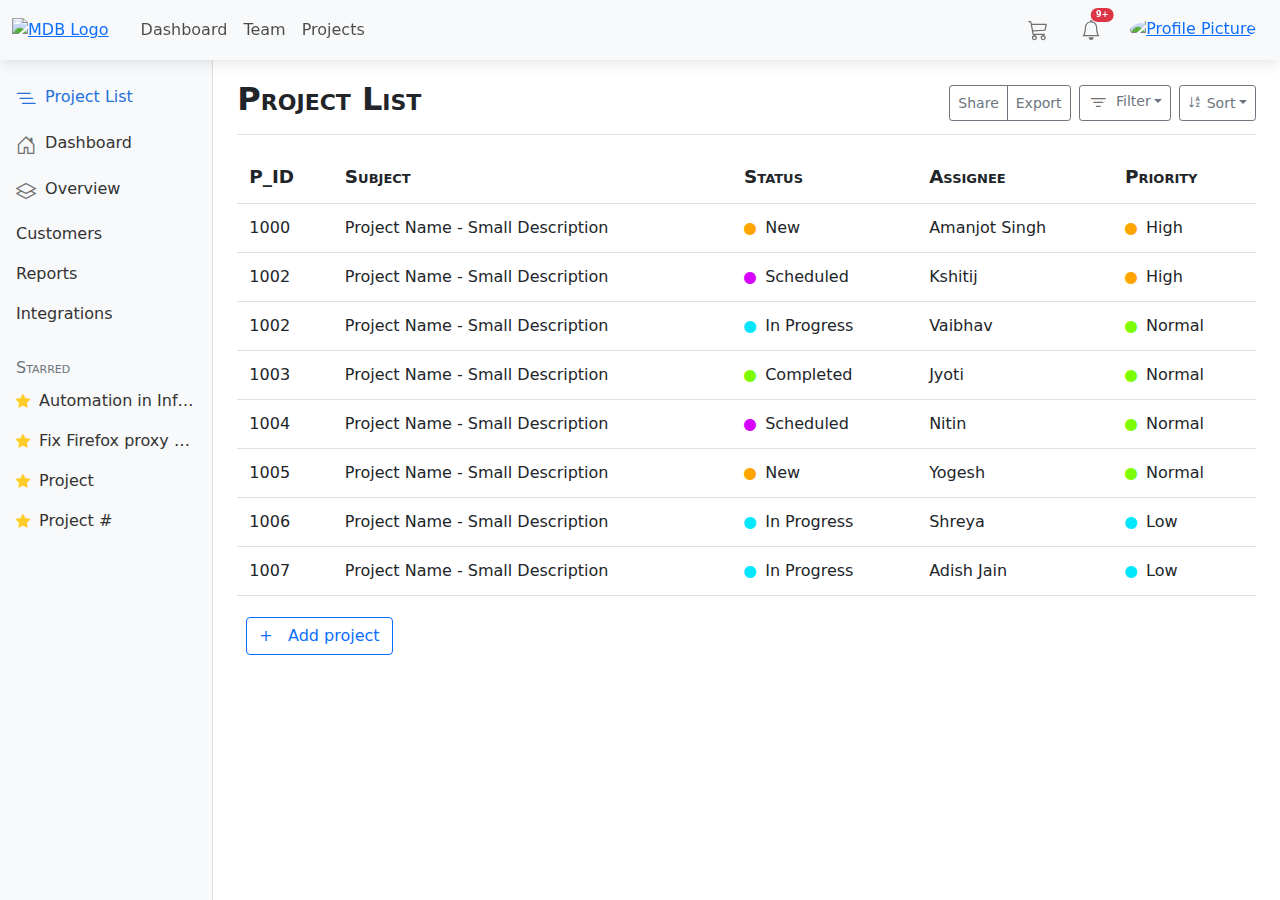
==== index.html @ b3ef102f "Fix top-navbar" ====
<!DOCTYPE html>
<html lang="en">

<head>
  <meta charset="UTF-8">
  <meta http-equiv="X-UA-Compatible" content="IE=edge">
  <meta name="viewport" content="width=device-width, initial-scale=1.0">

  <link rel="stylesheet" href="https://cdn.jsdelivr.net/npm/bootstrap-icons@1.10.5/font/bootstrap-icons.css">
  <link rel="stylesheet" href="./css/bootstrap.min.css"> <!-- Bootstrap core CSS -->
  <link rel="stylesheet" href="./css/projlist.css"> <!-- Custom styles for this template -->
  <link rel="stylesheet" href="./css/bootstrap-icons.css"> <!-- Custom styles for this template -->

  <title>New Project List</title>
</head>

<body>
  <header class="container-fluid">
    <nav class="navbar py-2 navbar-light bg-light fixed-top shadow">
      <div class="container-fluid">
        <div class="navbar" id="navbarSupportedContent">
          <a class="me-4" href="#">
            <img class="logo" src="https://mdbcdn.b-cdn.net/img/logo/mdb-transaprent-noshadows.webp" alt="MDB Logo">
          </a>
          <ul class="navbar me-auto mb-lg-0">
            <li class="nav-item">
              <a class="nav-link" href="#">Dashboard</a>
            </li>
            <li class="nav-item">
              <a class="nav-link" href="#">Team</a>
            </li>
            <li class="nav-item">
              <a class="nav-link" href="#">Projects</a>
            </li>
          </ul>
        </div>

        <div class="d-flex align-items-center">
          <a class="text-reset me-3" href="#">
            <i class="bi bi-cart3"></i>
          </a>

          <div class="dropdown">  <!--Notification Bell-->
            <a class="text-reset me-3 btn" href="#" id="navbarDropdownMenuLink" role="button" data-bs-toggle="dropdown" aria-expanded="false">
              <i class="bi bi-bell me-0"></i>
              <span class="position-absolute top-0 translate-middle-x badge rounded-pill bg-danger">
                9+ <span class="visually-hidden">unread messages</span>
            </a>
            <ul class="dropdown-menu dropdown-menu-end" aria-labelledby="navbarDropdownMenuLink">
              <li><a class="dropdown-item" href="#">Some news</a></li>
              <li><a class="dropdown-item" href="#">Another news</a></li>
              <li><a class="dropdown-item" href="#">Something else here</a></li>
            </ul>
          </div>

          <div class="dropdown">  <!-- Avatar -->
            <a class="d-flex align-items-center" href="#" id="navbarDropdownMenuAvatar"
              role="button" data-bs-toggle="dropdown" aria-expanded="false">
              <img src="https://media.licdn.com/dms/image/C4D03AQFWCZFa_9oFcw/profile-displayphoto-shrink_800_800/0/1667961995806?e=2147483647&v=beta&t=pPdwZc1xQ1ITqSABPvOAJ5_ah7ZOg8l70IRODjE7qmY" class="rounded-circle" height="26" alt="Profile Picture" loading="lazy"/>
            </a>
            <ul class="dropdown-menu dropdown-menu-end" aria-labelledby="navbarDropdownMenuAvatar">
              <li>
                <a class="dropdown-item" href="#">My profile</a>
              </li>
              <li>
                <a class="dropdown-item" href="#">Settings</a>
              </li>
              <li>
                <a class="dropdown-item" href="#">Logout</a>
              </li>
            </ul>
          </div>
        </div>
      </div>
    </nav>
  </header>

  <aside>
    <nav id="sidebarMenu" class="col-md-3 col-lg-2 d-md-block bg-light sidebar collapse overflow-scroll">
      <div class="position-sticky pt-3">
        <ul class="nav flex-column">
          <li class="nav-item">
            <a class="nav-link active" aria-current="page" href="#">
              <i class="bi bi-list-nested"></i>
              Project List
            </a>
          </li>
          <li class="nav-item">
            <a class="nav-link" href="#">
              <i class="bi bi-house-door"></i>
              Dashboard
            </a>
          </li>
          <li class="nav-item">
            <a class="nav-link" href="#">
              <i class="bi bi-layers"></i>
              Overview
            </a>
          </li>
          <li class="nav-item">
            <a class="nav-link" href="#">
              <span data-feather="users"></span>
              Customers
            </a>
          </li>
          <li class="nav-item">
            <a class="nav-link" href="#">
              <span data-feather="bar-chart-2"></span>
              Reports
            </a>
          </li>
          <li class="nav-item">
            <a class="nav-link" href="#">
              <span data-feather="layers"></span>
              Integrations
            </a>
          </li>
        </ul>
    
        <h6 class="sidebar-heading d-flex justify-content-between align-items-center px-3 mt-4 mb-1 text-muted">
          <span>Starred</span>
          <a class="link-secondary" href="#" aria-label="Add a new report">
            <span data-feather="plus-circle"></span>
          </a>
        </h6>

        <ul class="nav flex-column mb-2">
          <li class="nav-item">
            <a class="nav-link" href="#">
              <i class="bi bi-star-fill"></i>
              Automation in InfoSec
            </a>
          </li>
          <li class="nav-item">
            <a class="nav-link" href="#">
              <i class="bi bi-star-fill"></i>
              Fix Firefox proxy bypass
            </a>
          </li>
          <li class="nav-item">
            <a class="nav-link" href="#">
              <i class="bi bi-star-fill"></i>
              Project 
            </a>
          </li>
          <li class="nav-item">
            <a class="nav-link" href="#">
              <i class="bi bi-star-fill"></i>
              Project #
            </a>
          </li>
        </ul>
      </div>
    </nav>
  </aside>

  <div class="container-fluid">
    <div class="row">
      <main class="col-md-9 ms-sm-auto col-lg-10 px-md-4">
        <div class="d-flex justify-content-between flex-wrap flex-md-nowrap align-items-center pb-2 mb-3 border-bottom">
          <h1 class="h2">Project List</h1>
          <div class="btn-toolbar mb-2 mb-md-0">
            <div class="btn-group me-2">
              <button type="button" class="btn btn-sm btn-outline-secondary">Share</button>
              <button type="button" class="btn btn-sm btn-outline-secondary">Export</button>
            </div>
            <button type="button" id="filter-btn" class="btn btn-sm btn-outline-secondary dropdown-toggle me-2">
              <i class="bi bi-filter"></i> Filter</button>
            <button type="button" class="btn btn-sm btn-outline-secondary dropdown-toggle">
              <i class="bi-sort-alpha-down"></i> Sort</button>
          </div>
        </div>

        <div class="table-responsive">
          <table class="table table-l table-hover">
            <thead>
              <tr>
                <th scope="col">P_ID</th>
                <th scope="col">Subject</th>
                <th scope="col">Status</th>
                <th scope="col">Assignee</th>
                <th scope="col">Priority</th>
              </tr>
            </thead>
            <tbody>
              <tr>
                <td>1000</td>
                <td>Project Name - Small Description</td>
                <td><i class="bi bi-circle-fill new"></i> New</td>
                <td>Amanjot Singh</td>
                <td><i class="bi bi-circle-fill p-high"></i> High</td>
              </tr>
              <tr>
                <td>1002</td>
                <td>Project Name - Small Description</td>
                <td><i class="bi bi-circle-fill scheduled"></i> Scheduled</td>
                <td>Kshitij</td>
                <td><i class="bi bi-circle-fill p-high"></i> High</td>
              </tr>
              <tr>
                <td>1002</td>
                <td>Project Name - Small Description</td>
                <td><i class="bi bi-circle-fill in-progress"></i> In Progress</td>
                <td>Vaibhav</td>
                <td><i class="bi bi-circle-fill p-normal"></i> Normal</td>
              </tr>
              <tr>
                <td>1003</td>
                <td>Project Name - Small Description</td>
                <td><i class="bi bi-circle-fill completed"></i> Completed</td>
                <td>Jyoti</td>
                <td><i class="bi bi-circle-fill p-normal"></i> Normal</td>
              </tr>
              <tr>
                <td>1004</td>
                <td>Project Name - Small Description</td>
                <td><i class="bi bi-circle-fill scheduled"></i> Scheduled</td>
                <td>Nitin</td>
                <td><i class="bi bi-circle-fill p-normal"></i> Normal</td>
              </tr>
              <tr>
                <td>1005</td>
                <td>Project Name - Small Description</td>
                <td><i class="bi bi-circle-fill new"></i> New</td>
                <td>Yogesh</td>
                <td><i class="bi bi-circle-fill p-normal"></i> Normal</td>
              </tr>
              <tr>
                <td>1006</td>
                <td>Project Name - Small Description</td>
                <td><i class="bi bi-circle-fill in-progress"></i> In Progress</td>
                <td>Shreya</td>
                <td><i class="bi bi-circle-fill p-low"></i> Low</td>
              </tr>
              <tr>
                <td>1007</td>
                <td>Project Name - Small Description</td>
                <td><i class="bi bi-circle-fill in-progress"></i> In Progress</td>
                <td>Adish Jain</td>
                <td><i class="bi bi-circle-fill p-low"></i> Low</td>
              </tr>
            </tbody>
          </table>
        </div>

        <div class="btn btn-sm">
          <button type="button" class="btn btn-outline-primary">+ &nbsp Add project</button>
        </div>
      </main>
    </div>
  </div>

  <script src="./js/bootstrap.bundle.min.js"></script>
  <script src="https://cdn.jsdelivr.net/npm/feather-icons@4.28.0/dist/feather.min.js"
    integrity="sha384-uO3SXW5IuS1ZpFPKugNNWqTZRRglnUJK6UAZ/gxOX80nxEkN9NcGZTftn6RzhGWE"
    crossorigin="anonymous"></script>
  <script src="https://cdn.jsdelivr.net/npm/chart.js@2.9.4/dist/Chart.min.js"
    integrity="sha384-zNy6FEbO50N+Cg5wap8IKA4M/ZnLJgzc6w2NqACZaK0u0FXfOWRRJOnQtpZun8ha"
    crossorigin="anonymous"></script>
  <script src="./js/dashboard.js"></script>

</body>

</html>
---- css/projlist.css ----
body {
  font-size: 1rem;
}

.feather {
  width: 16px;
  height: 16px;
  vertical-align: text-bottom;
}

/*
 * Sidebar
 */

.sidebar {
  position: fixed;
  top: 0;
  /* rtl:raw:
  right: 0;
  */
  bottom: 0;
  /* rtl:remove */
  left: 0;
  padding: 60px 0 0; /* Height of navbar */
  box-shadow: inset -1px 0 0 rgba(0, 0, 0, .1);
}

@media (max-width: 767.98px) {
  .sidebar {
    top: 5rem;
  }
}

.sidebar-sticky {
  position: relative;
  top: 0;
  height: calc(100vh - 48px);
  padding-top: .5rem;
  overflow-x: hidden;
  overflow-y: auto; /* Scrollable contents if viewport is shorter than content. */
}

.sidebar .nav-link {
  font-weight: 500;
  color: #333;
}

.sidebar .nav-link .feather {
  margin-right: 4px;
  color: #727272;
}

.sidebar .nav-link.active {
  color: #2470dc;
}

.sidebar .nav-link:hover .bi,
.sidebar .nav-link.active .bi {
  color: inherit;
}

.sidebar-heading {
  font-size: 1rem;
  font-variant: small-caps;
}

/*
 * Navbar
 */

.navbar-brand {
  padding-top: .75rem;
  padding-bottom: .75rem;
  font-size: 1rem;
  background-color: rgba(0, 0, 0, .25);
  box-shadow: inset -1px 0 0 rgba(0, 0, 0, .25);
}

.navbar .navbar-toggler {
  top: .25rem;
  right: 1rem;
}

.navbar .form-control {
  padding: .75rem 1rem;
  border-width: 0;
  border-radius: 0;
}

.form-control-dark {
  color: #fff;
  background-color: rgba(255, 255, 255, .1);
  border-color: rgba(255, 255, 255, .1);
}

.form-control-dark:focus {
  border-color: transparent;
  box-shadow: 0 0 0 3px rgba(255, 255, 255, .25);
}

/* XXXXXXXXXXXXXXXXXXXXXXXXXXXXXXXXXXXXXXXXXXXXXXXXXXXXXXXXXXXXXXXXXXXXXXXXXXXXXXXXXXXXXXXXXXXXXXXXXXXXXXXXXXXXXXXXXX
XXXXXXXXXXXXXXXXXXXXXXXXXXXXXXXXXXXXXXXXXXXXXXXXXXXXXXXXXXXXXXXXXXXXXXXXXXXXXXXXXXXXXXXXXXXXXXXXXXXXXXXXXXXXXXXXXX
XXXXXXXXXXXXXXXXXXXXXXXXXXXXXXXXXXXXXXXXXXXXXXXXXXXXXXXXXXXXXXXXXXXXXXXXXXXXXXXXXXXXXXXXXXXXXXXXXXXXXXXXXXXXXXXXXX
XXXXXXXXXXXXXXXXXXXXXXXXXXXXXXXXXXXXXXXXXXXXXXXXXXXXXXXXXXXXXXXXXXXXXXXXXXXXXXXXXXXXXXXXXXXXXXXXXXXXXXXXXXXXXXXXXX
XXXXXXXXXXXXXXXXXXXXXXXXXXXXXXXXXXXXXXXXXXXXXXXXXXXXXXXXXXXXXXXXXXXXXXXXXXXXXXXXXXXXXXXXXXXXXXXXXXXXXXXXXXXXXXXXXX */

#sidebarMenu .nav-item .nav-link {
  text-overflow: ellipsis;
  white-space: nowrap;
  overflow: hidden;
  width: 213px;
}
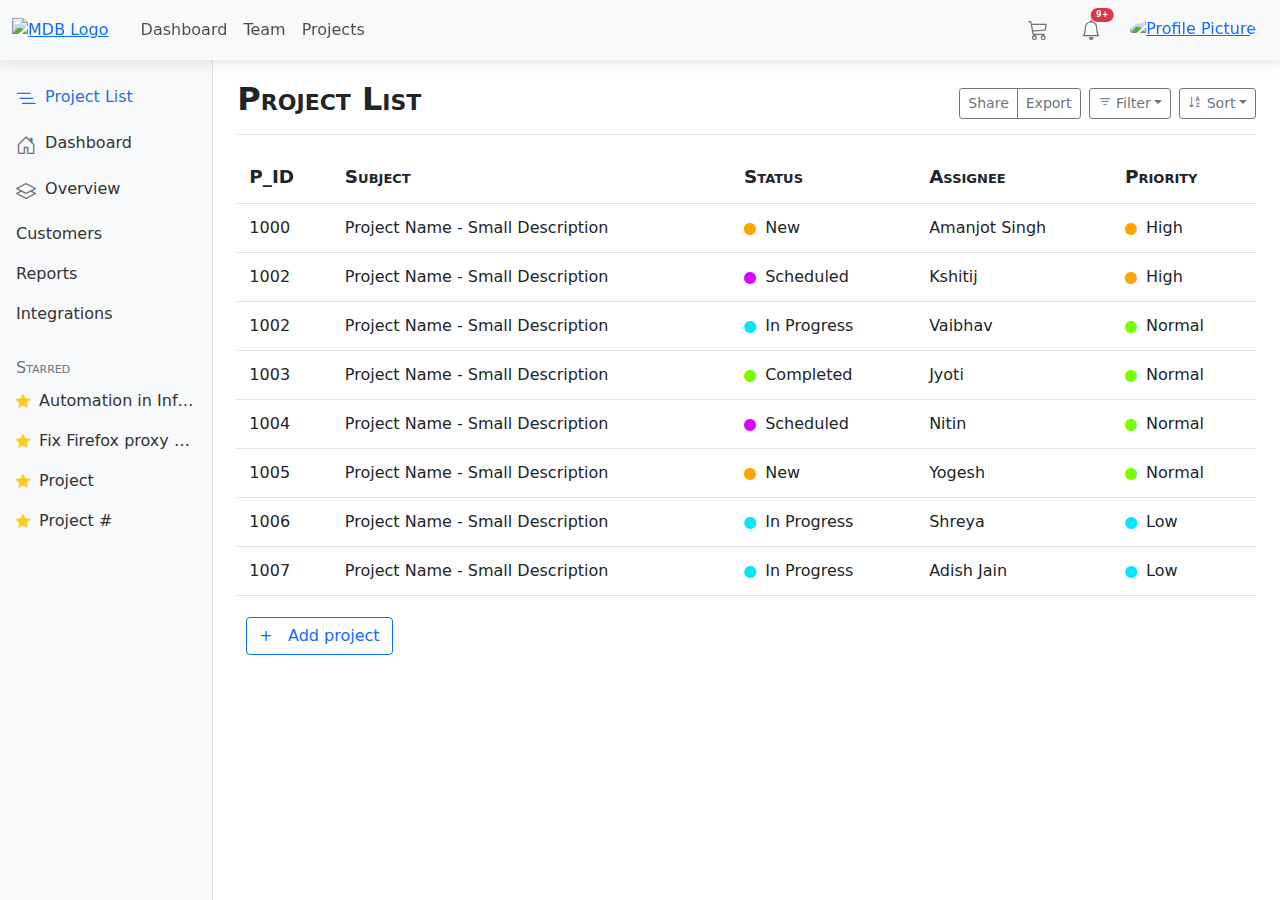
==== commit 6e64287b: "Filter btn change" ====
--- a/index.html
+++ b/index.html
@@ -165,7 +165,7 @@
               <button type="button" class="btn btn-sm btn-outline-secondary">Export</button>
             </div>
             <button type="button" id="filter-btn" class="btn btn-sm btn-outline-secondary dropdown-toggle me-2">
-              <i class="bi bi-filter"></i> Filter</button>
+              <i class="bi-filter"></i> Filter</button>
             <button type="button" class="btn btn-sm btn-outline-secondary dropdown-toggle">
               <i class="bi-sort-alpha-down"></i> Sort</button>
           </div>
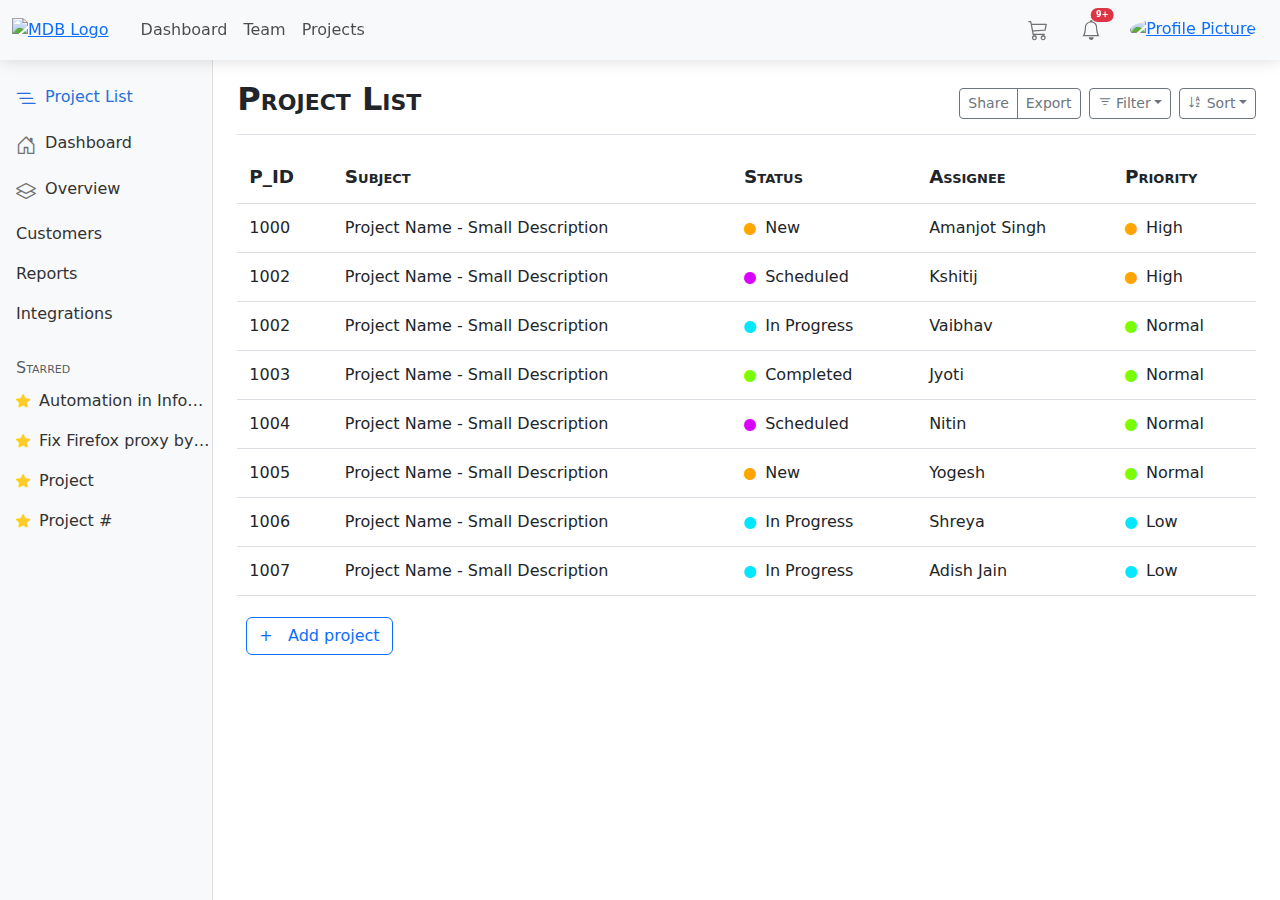
==== commit 65f859e1: "Make sidebar more responsive" ====
--- a/index.html
+++ b/index.html
@@ -66,7 +66,7 @@
                 <a class="dropdown-item" href="#">Settings</a>
               </li>
               <li>
-                <a class="dropdown-item" href="#">Logout</a>
+                <a class="dropdown-item" href="./login.html">Logout</a>
               </li>
             </ul>
           </div>
@@ -76,7 +76,7 @@
   </header>
 
   <aside>
-    <nav id="sidebarMenu" class="col-md-3 col-lg-2 d-md-block bg-light sidebar collapse overflow-scroll">
+    <nav id="sidebarMenu" class="col-2 d-md-block bg-light sidebar collapse overflow-scroll">
       <div class="position-sticky pt-3">
         <ul class="nav flex-column">
           <li class="nav-item">
@@ -251,14 +251,6 @@
   </div>
 
   <script src="./js/bootstrap.bundle.min.js"></script>
-  <script src="https://cdn.jsdelivr.net/npm/feather-icons@4.28.0/dist/feather.min.js"
-    integrity="sha384-uO3SXW5IuS1ZpFPKugNNWqTZRRglnUJK6UAZ/gxOX80nxEkN9NcGZTftn6RzhGWE"
-    crossorigin="anonymous"></script>
-  <script src="https://cdn.jsdelivr.net/npm/chart.js@2.9.4/dist/Chart.min.js"
-    integrity="sha384-zNy6FEbO50N+Cg5wap8IKA4M/ZnLJgzc6w2NqACZaK0u0FXfOWRRJOnQtpZun8ha"
-    crossorigin="anonymous"></script>
   <script src="./js/dashboard.js"></script>
-
 </body>
-
 </html>--- a/css/projlist.css
+++ b/css/projlist.css
@@ -104,9 +104,10 @@
 XXXXXXXXXXXXXXXXXXXXXXXXXXXXXXXXXXXXXXXXXXXXXXXXXXXXXXXXXXXXXXXXXXXXXXXXXXXXXXXXXXXXXXXXXXXXXXXXXXXXXXXXXXXXXXXXXX
 XXXXXXXXXXXXXXXXXXXXXXXXXXXXXXXXXXXXXXXXXXXXXXXXXXXXXXXXXXXXXXXXXXXXXXXXXXXXXXXXXXXXXXXXXXXXXXXXXXXXXXXXXXXXXXXXXX */
 
-#sidebarMenu .nav-item .nav-link {
+#sidebarMenu .nav-item .nav-link, #sidebarMenu .nav-item {
   text-overflow: ellipsis;
   white-space: nowrap;
   overflow: hidden;
-  width: 213px;
+  width: 100%;
+  padding-right: 0;
 }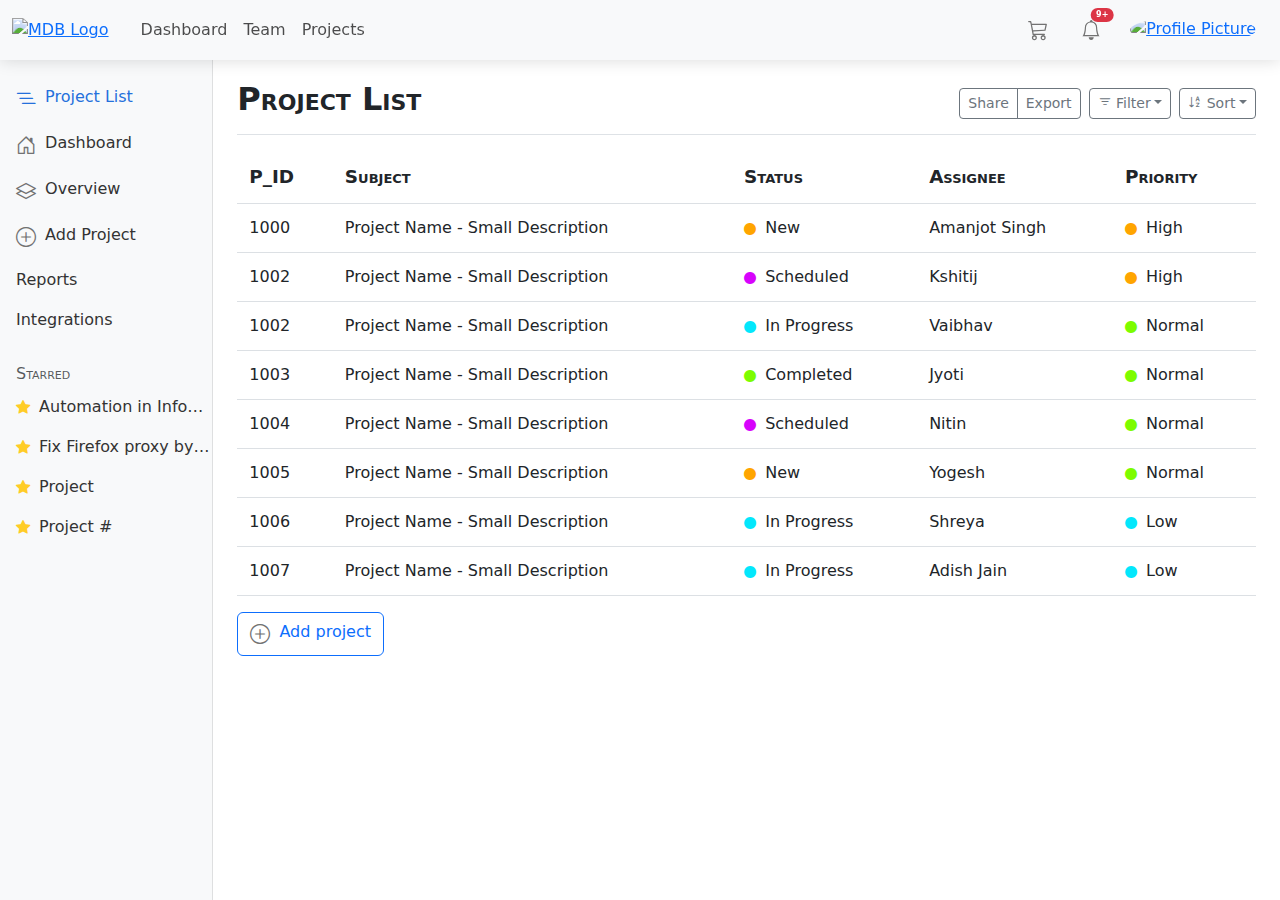
==== commit 0e8a0273: "Add hyperlinks" ====
--- a/index.html
+++ b/index.html
@@ -30,7 +30,7 @@
               <a class="nav-link" href="#">Team</a>
             </li>
             <li class="nav-item">
-              <a class="nav-link" href="#">Projects</a>
+              <a class="nav-link" href="./index.html">Projects</a>
             </li>
           </ul>
         </div>
@@ -80,7 +80,7 @@
       <div class="position-sticky pt-3">
         <ul class="nav flex-column">
           <li class="nav-item">
-            <a class="nav-link active" aria-current="page" href="#">
+            <a class="nav-link active" aria-current="page" href="./index.html">
               <i class="bi bi-list-nested"></i>
               Project List
             </a>
@@ -98,9 +98,9 @@
             </a>
           </li>
           <li class="nav-item">
-            <a class="nav-link" href="#">
-              <span data-feather="users"></span>
-              Customers
+            <a class="nav-link" href="./addproject.html">
+              <i class="bi bi-plus-circle"></i>
+              Add Project
             </a>
           </li>
           <li class="nav-item">
@@ -243,8 +243,9 @@
           </table>
         </div>
 
-        <div class="btn btn-sm">
-          <button type="button" class="btn btn-outline-primary">+ &nbsp Add project</button>
+        <div class="d-flex align-items-center">
+          <a href="./addproject.html" class="btn btn-outline-primary" type="button">
+            <i class="bi bi-plus-circle"></i> Add project</a>
         </div>
       </main>
     </div>
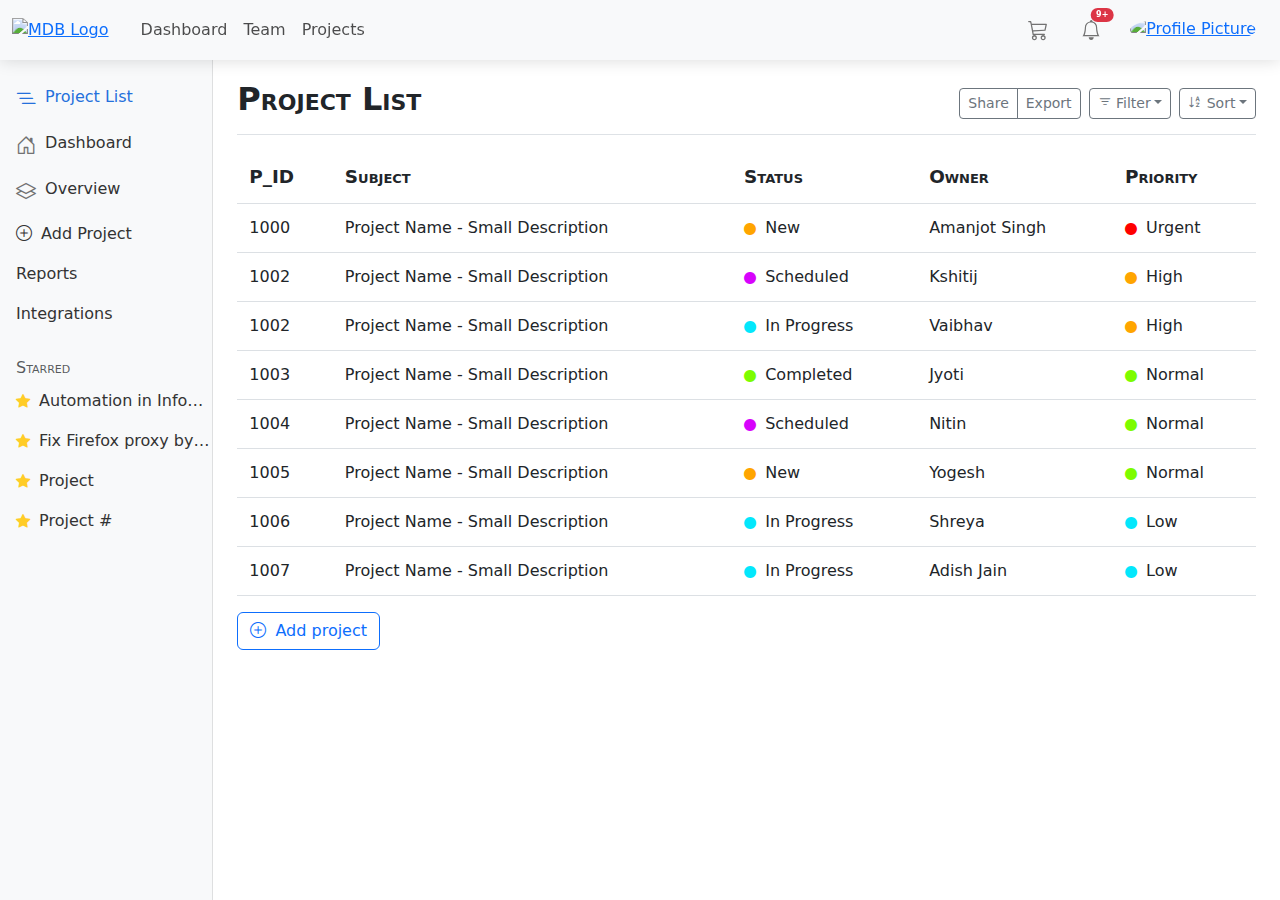
==== commit ea9da24f: "Shift .status & .priority from <i>(.bi) to <td>" ====
--- a/index.html
+++ b/index.html
@@ -178,66 +178,66 @@
                 <th scope="col">P_ID</th>
                 <th scope="col">Subject</th>
                 <th scope="col">Status</th>
-                <th scope="col">Assignee</th>
+                <th scope="col">Owner</th>
                 <th scope="col">Priority</th>
               </tr>
             </thead>
             <tbody>
               <tr>
-                <td>1000</td>
-                <td>Project Name - Small Description</td>
-                <td><i class="bi bi-circle-fill new"></i> New</td>
-                <td>Amanjot Singh</td>
-                <td><i class="bi bi-circle-fill p-high"></i> High</td>
-              </tr>
-              <tr>
-                <td>1002</td>
-                <td>Project Name - Small Description</td>
-                <td><i class="bi bi-circle-fill scheduled"></i> Scheduled</td>
-                <td>Kshitij</td>
-                <td><i class="bi bi-circle-fill p-high"></i> High</td>
-              </tr>
-              <tr>
-                <td>1002</td>
-                <td>Project Name - Small Description</td>
-                <td><i class="bi bi-circle-fill in-progress"></i> In Progress</td>
-                <td>Vaibhav</td>
-                <td><i class="bi bi-circle-fill p-normal"></i> Normal</td>
-              </tr>
-              <tr>
-                <td>1003</td>
-                <td>Project Name - Small Description</td>
-                <td><i class="bi bi-circle-fill completed"></i> Completed</td>
-                <td>Jyoti</td>
-                <td><i class="bi bi-circle-fill p-normal"></i> Normal</td>
-              </tr>
-              <tr>
-                <td>1004</td>
-                <td>Project Name - Small Description</td>
-                <td><i class="bi bi-circle-fill scheduled"></i> Scheduled</td>
-                <td>Nitin</td>
-                <td><i class="bi bi-circle-fill p-normal"></i> Normal</td>
-              </tr>
-              <tr>
-                <td>1005</td>
-                <td>Project Name - Small Description</td>
-                <td><i class="bi bi-circle-fill new"></i> New</td>
-                <td>Yogesh</td>
-                <td><i class="bi bi-circle-fill p-normal"></i> Normal</td>
-              </tr>
-              <tr>
-                <td>1006</td>
-                <td>Project Name - Small Description</td>
-                <td><i class="bi bi-circle-fill in-progress"></i> In Progress</td>
-                <td>Shreya</td>
-                <td><i class="bi bi-circle-fill p-low"></i> Low</td>
-              </tr>
-              <tr>
-                <td>1007</td>
-                <td>Project Name - Small Description</td>
-                <td><i class="bi bi-circle-fill in-progress"></i> In Progress</td>
-                <td>Adish Jain</td>
-                <td><i class="bi bi-circle-fill p-low"></i> Low</td>
+                <td class="pid">1000</td>
+                <td class="projectName"><a href="#" class="page-link">Project Name - Small Description</a></td>
+                <td class="status new"><i class="bi bi-circle-fill"></i> New</td>
+                <td class="owner">Amanjot Singh</td>
+                <td class="priority urgent"><i class="bi bi-circle-fill"></i> Urgent</td>
+              </tr>
+              <tr>
+                <td class="pid">1002</td>
+                <td class="projectName"><a href="#" class="page-link">Project Name - Small Description</a></td>
+                <td class="status scheduled"><i class="bi bi-circle-fill"></i> Scheduled</td>
+                <td class="owner">Kshitij</td>
+                <td class="priority high"><i class="bi bi-circle-fill"></i> High</td>
+              </tr>
+              <tr>
+                <td class="pid">1002</td>
+                <td class="projectName"><a href="#" class="page-link">Project Name - Small Description</a></td>
+                <td class="status in-progress"><i class="bi bi-circle-fill"></i> In Progress</td>
+                <td class="owner">Vaibhav</td>
+                <td class="priority high"><i class="bi bi-circle-fill"></i> High</td>
+              </tr>
+              <tr>
+                <td class="pid">1003</td>
+                <td class="projectName"><a href="#" class="page-link">Project Name - Small Description</a></td>
+                <td class="status completed"><i class="bi bi-circle-fill"></i> Completed</td>
+                <td class="owner">Jyoti</td>
+                <td class="priority normal"><i class="bi bi-circle-fill"></i> Normal</td>
+              </tr>
+              <tr>
+                <td class="pid">1004</td>
+                <td class="projectName"><a href="#" class="page-link">Project Name - Small Description</a></td>
+                <td class="status scheduled"><i class="bi bi-circle-fill"></i> Scheduled</td>
+                <td class="owner">Nitin</td>
+                <td class="priority normal"><i class="bi bi-circle-fill"></i> Normal</td>
+              </tr>
+              <tr>
+                <td class="pid">1005</td>
+                <td class="projectName"><a href="#" class="page-link">Project Name - Small Description</a></td>
+                <td class="status new"><i class="bi bi-circle-fill"></i> New</td>
+                <td class="owner">Yogesh</td>
+                <td class="priority normal"><i class="bi bi-circle-fill"></i> Normal</td>
+              </tr>
+              <tr>
+                <td class="pid">1006</td>
+                <td class="projectName"><a href="#" class="page-link">Project Name - Small Description</a></td>
+                <td class="status in-progress"><i class="bi bi-circle-fill"></i> In Progress</td>
+                <td class="owner">Shreya</td>
+                <td class="priority low"><i class="bi bi-circle-fill"></i> Low</td>
+              </tr>
+              <tr>
+                <td class="pid">1007</td>
+                <td class="projectName"><a href="#" class="page-link">Project Name - Small Description</a></td>
+                <td class="status in-progress"><i class="bi bi-circle-fill"></i> In Progress</td>
+                <td class="owner">Adish Jain</td>
+                <td class="priority low"><i class="bi bi-circle-fill"></i> Low</td>
               </tr>
             </tbody>
           </table>
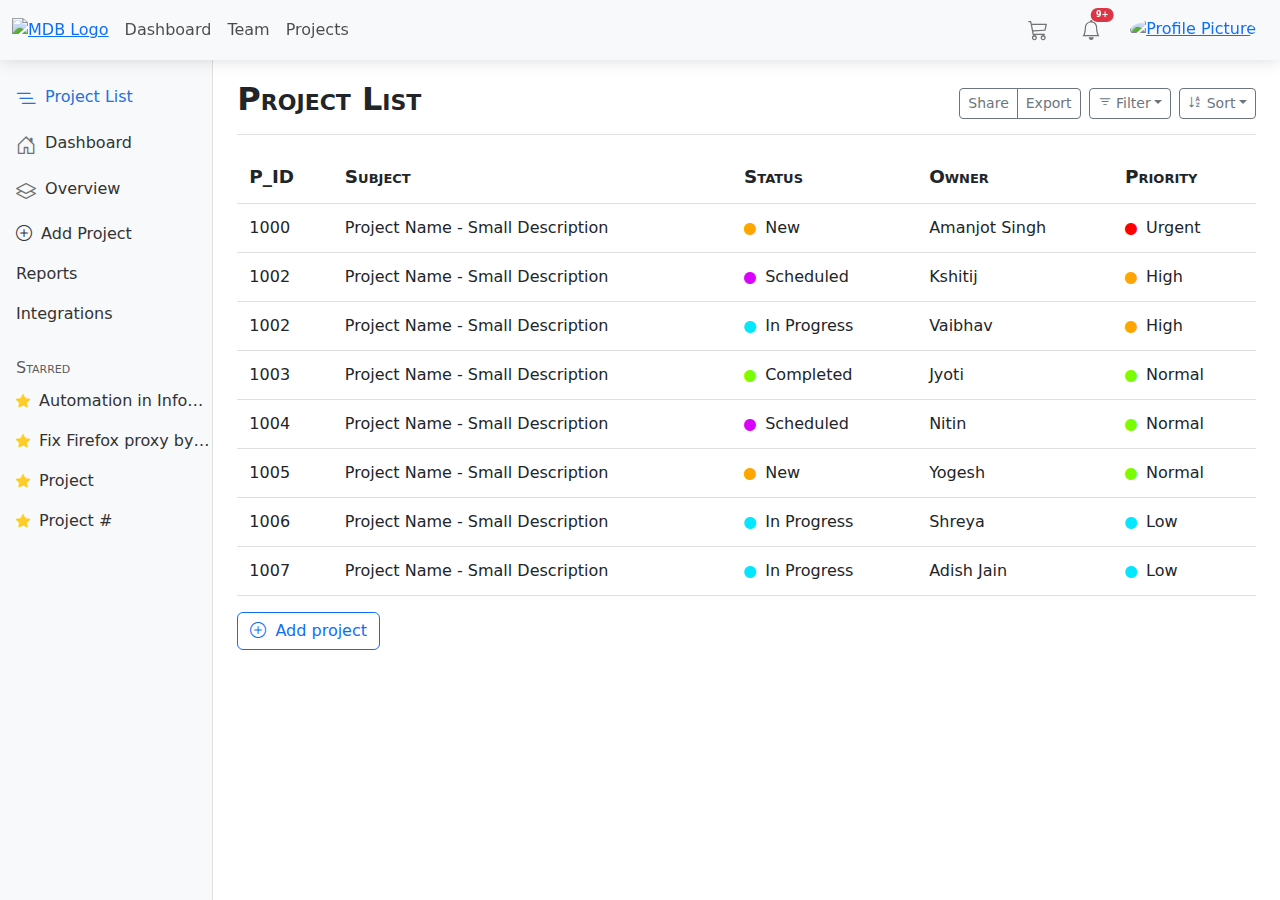
==== commit 3a07cf0d: "Fix top-nav logo margin" ====
--- a/index.html
+++ b/index.html
@@ -19,7 +19,7 @@
     <nav class="navbar py-2 navbar-light bg-light fixed-top shadow">
       <div class="container-fluid">
         <div class="navbar" id="navbarSupportedContent">
-          <a class="me-4" href="#">
+          <a class="me-2" href="#">
             <img class="logo" src="https://mdbcdn.b-cdn.net/img/logo/mdb-transaprent-noshadows.webp" alt="MDB Logo">
           </a>
           <ul class="navbar me-auto mb-lg-0">
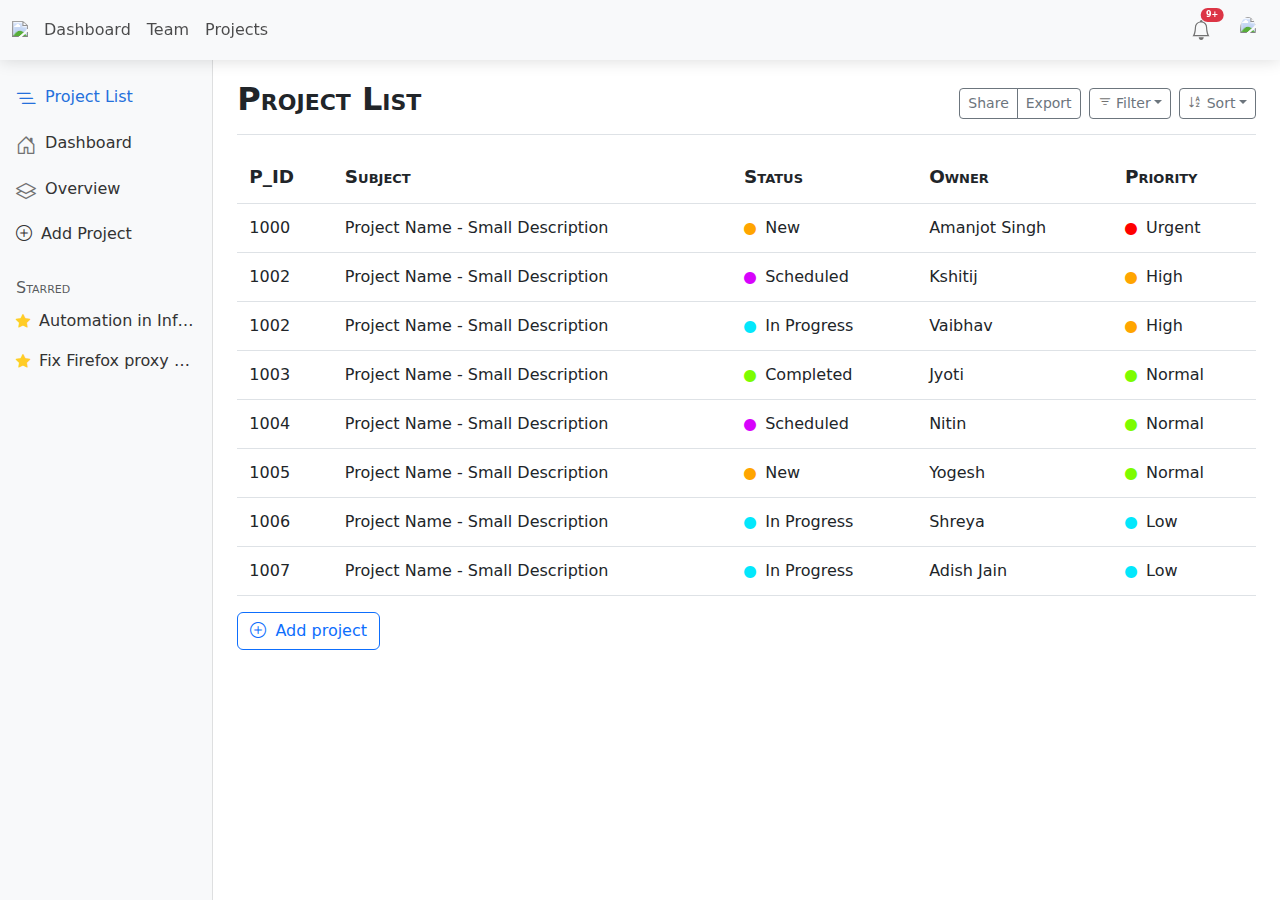
==== commit bb479083: "Remove unwanted items from navbar & sidebar" ====
--- a/index.html
+++ b/index.html
@@ -36,10 +36,6 @@
         </div>
 
         <div class="d-flex align-items-center">
-          <a class="text-reset me-3" href="#">
-            <i class="bi bi-cart3"></i>
-          </a>
-
           <div class="dropdown">  <!--Notification Bell-->
             <a class="text-reset me-3 btn" href="#" id="navbarDropdownMenuLink" role="button" data-bs-toggle="dropdown" aria-expanded="false">
               <i class="bi bi-bell me-0"></i>
@@ -103,18 +99,6 @@
               Add Project
             </a>
           </li>
-          <li class="nav-item">
-            <a class="nav-link" href="#">
-              <span data-feather="bar-chart-2"></span>
-              Reports
-            </a>
-          </li>
-          <li class="nav-item">
-            <a class="nav-link" href="#">
-              <span data-feather="layers"></span>
-              Integrations
-            </a>
-          </li>
         </ul>
     
         <h6 class="sidebar-heading d-flex justify-content-between align-items-center px-3 mt-4 mb-1 text-muted">
@@ -135,18 +119,6 @@
             <a class="nav-link" href="#">
               <i class="bi bi-star-fill"></i>
               Fix Firefox proxy bypass
-            </a>
-          </li>
-          <li class="nav-item">
-            <a class="nav-link" href="#">
-              <i class="bi bi-star-fill"></i>
-              Project 
-            </a>
-          </li>
-          <li class="nav-item">
-            <a class="nav-link" href="#">
-              <i class="bi bi-star-fill"></i>
-              Project #
             </a>
           </li>
         </ul>
--- a/css/projlist.css
+++ b/css/projlist.css
@@ -2,15 +2,7 @@
   font-size: 1rem;
 }
 
-.feather {
-  width: 16px;
-  height: 16px;
-  vertical-align: text-bottom;
-}
-
-/*
- * Sidebar
- */
+/* Sidebar */
 
 .sidebar {
   position: fixed;
@@ -45,11 +37,6 @@
   color: #333;
 }
 
-.sidebar .nav-link .feather {
-  margin-right: 4px;
-  color: #727272;
-}
-
 .sidebar .nav-link.active {
   color: #2470dc;
 }
@@ -64,9 +51,7 @@
   font-variant: small-caps;
 }
 
-/*
- * Navbar
- */
+/* Navbar */
 
 .navbar-brand {
   padding-top: .75rem;
@@ -87,17 +72,6 @@
   border-radius: 0;
 }
 
-.form-control-dark {
-  color: #fff;
-  background-color: rgba(255, 255, 255, .1);
-  border-color: rgba(255, 255, 255, .1);
-}
-
-.form-control-dark:focus {
-  border-color: transparent;
-  box-shadow: 0 0 0 3px rgba(255, 255, 255, .25);
-}
-
 /* XXXXXXXXXXXXXXXXXXXXXXXXXXXXXXXXXXXXXXXXXXXXXXXXXXXXXXXXXXXXXXXXXXXXXXXXXXXXXXXXXXXXXXXXXXXXXXXXXXXXXXXXXXXXXXXXXX
 XXXXXXXXXXXXXXXXXXXXXXXXXXXXXXXXXXXXXXXXXXXXXXXXXXXXXXXXXXXXXXXXXXXXXXXXXXXXXXXXXXXXXXXXXXXXXXXXXXXXXXXXXXXXXXXXXX
 XXXXXXXXXXXXXXXXXXXXXXXXXXXXXXXXXXXXXXXXXXXXXXXXXXXXXXXXXXXXXXXXXXXXXXXXXXXXXXXXXXXXXXXXXXXXXXXXXXXXXXXXXXXXXXXXXX
@@ -109,5 +83,4 @@
   white-space: nowrap;
   overflow: hidden;
   width: 100%;
-  padding-right: 0;
 }